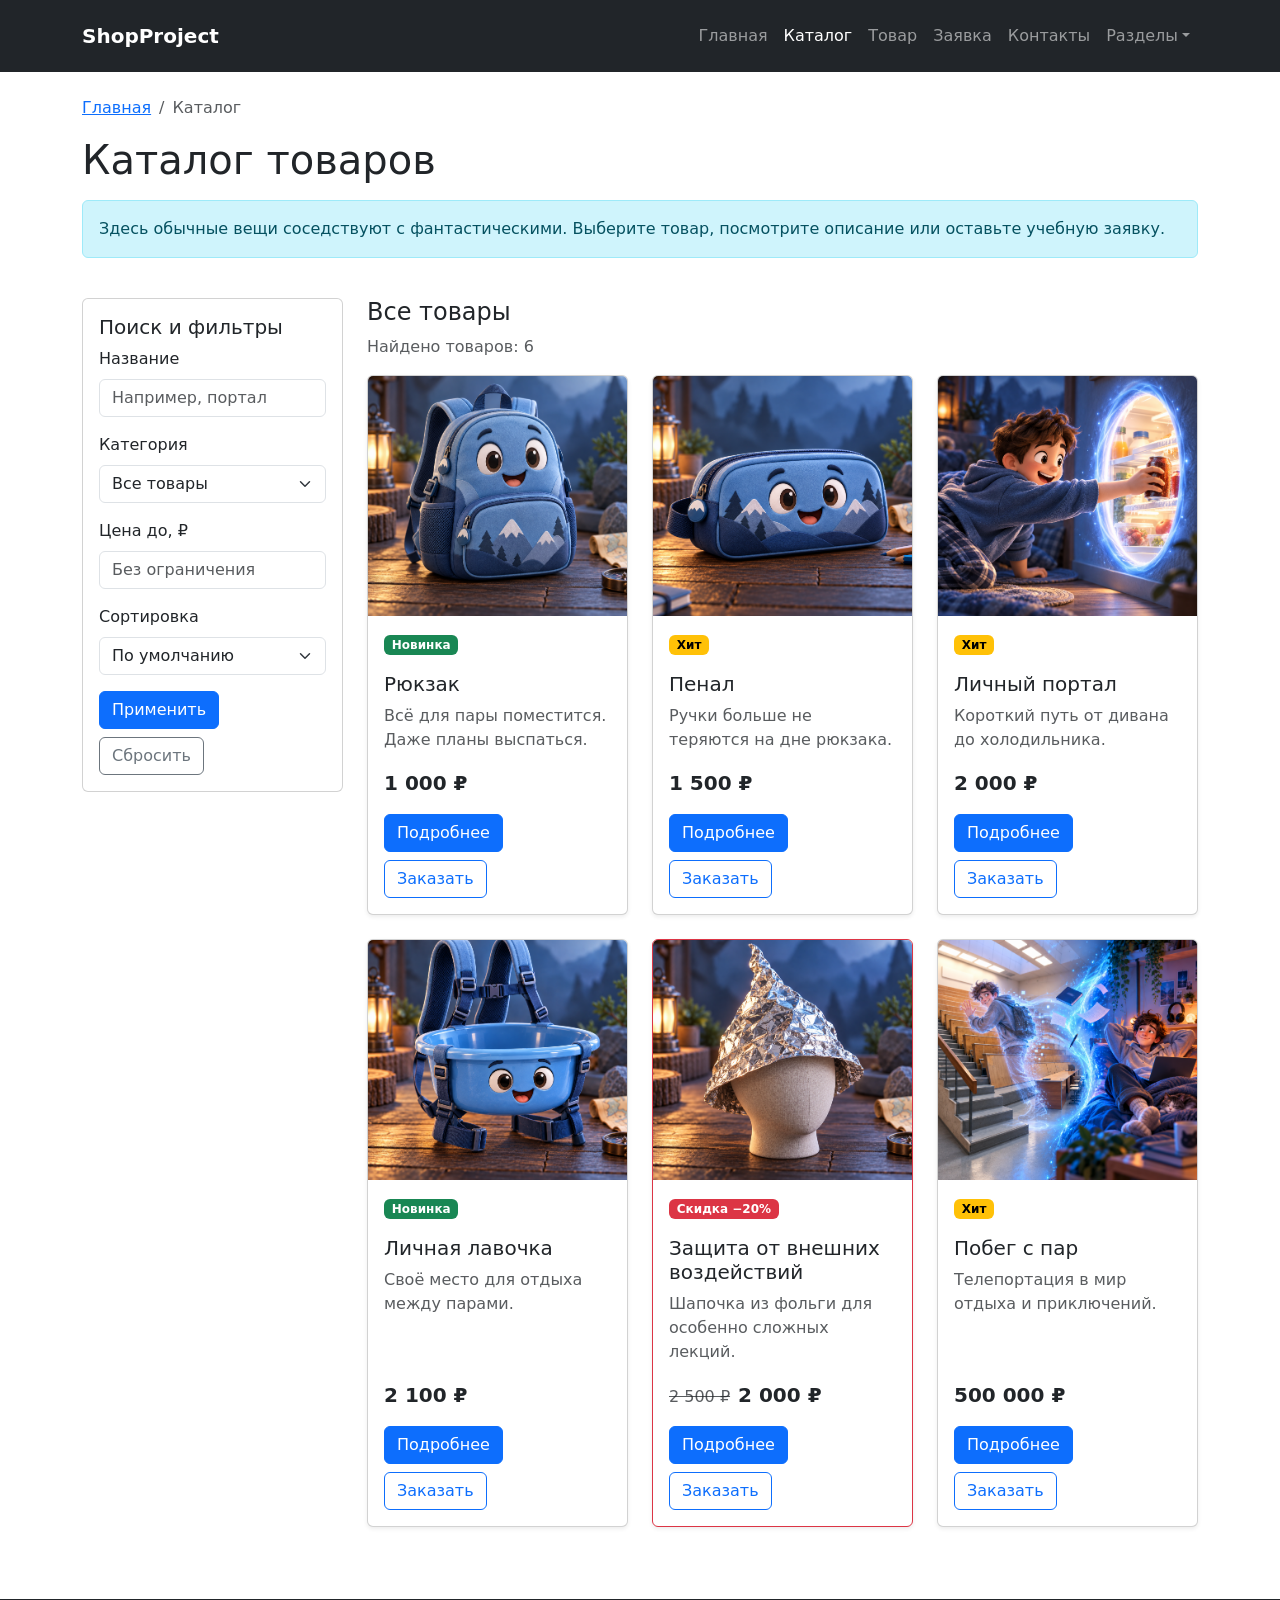
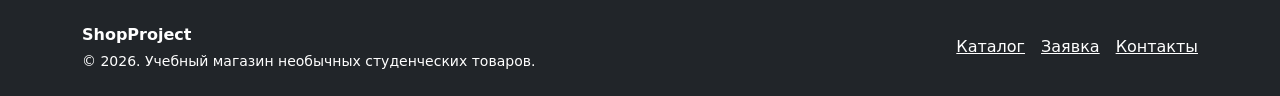
==== catalog.html @ 0bea6bb7 "feat: complete Bootstrap shop pages and order flow" ====
<!DOCTYPE html>
<html lang="ru">
<head>
  <meta charset="UTF-8">
  <meta name="viewport" content="width=device-width, initial-scale=1.0">
  <meta name="description" content="Шесть товаров ShopProject: каталог с поиском, категориями, ценой и быстрым заказом.">
  <title>Каталог товаров — ShopProject</title>
  <link rel="stylesheet" href="vendor/bootstrap/css/bootstrap.min.css">
  <link rel="stylesheet" href="css/custom.css">
  <script src="vendor/bootstrap/js/bootstrap.bundle.min.js" defer></script>
  <script src="js/products.js" defer></script>
  <script src="js/main.js" defer></script>
</head>
<body class="d-flex flex-column min-vh-100">
<a class="visually-hidden-focusable position-absolute top-0 start-0 bg-white p-3 z-3" href="#main">Перейти к содержимому</a>
<header><nav class="navbar navbar-expand-lg bg-dark navbar-dark py-3" aria-label="Основная навигация">
  <div class="container">
    <a class="navbar-brand fw-bold" href="index.html">ShopProject</a>
    <button class="navbar-toggler" type="button" data-bs-toggle="collapse" data-bs-target="#mainNavbar" aria-controls="mainNavbar" aria-expanded="false" aria-label="Открыть меню"><span class="navbar-toggler-icon"></span></button>
    <div class="collapse navbar-collapse" id="mainNavbar"><ul class="navbar-nav ms-auto"><li class="nav-item"><a class="nav-link"  href="index.html">Главная</a></li><li class="nav-item"><a class="nav-link active" aria-current="page" href="catalog.html">Каталог</a></li><li class="nav-item"><a class="nav-link"  href="product.html">Товар</a></li><li class="nav-item"><a class="nav-link"  href="order.html">Заявка</a></li><li class="nav-item"><a class="nav-link"  href="contacts.html">Контакты</a></li>
      <li class="nav-item dropdown"><button class="nav-link dropdown-toggle" type="button" data-bs-toggle="dropdown" aria-expanded="false">Разделы</button><ul class="dropdown-menu dropdown-menu-end"><li><a class="dropdown-item" href="index.html#advantages">Преимущества</a></li><li><a class="dropdown-item" href="index.html#popular">Популярные товары</a></li><li><a class="dropdown-item" href="contacts.html#faq">Частые вопросы</a></li></ul></li>
    </ul></div>
  </div>
</nav></header>
<main id="main" class="flex-grow-1" tabindex="-1">
 <div class="container"><div class="alert alert-success mt-4" id="success-message" role="status" tabindex="-1" hidden></div></div>
 <div class="container my-4"><nav aria-label="Хлебные крошки"><ol class="breadcrumb"><li class="breadcrumb-item"><a href="index.html">Главная</a></li><li class="breadcrumb-item active" aria-current="page" >Каталог</li></ol></nav><h1 class="mb-3">Каталог товаров</h1><div class="alert alert-info" role="alert">Здесь обычные вещи соседствуют с фантастическими. Выберите товар, посмотрите описание или оставьте учебную заявку.</div>
<div class="row g-4 mt-1"><aside class="col-12 col-lg-3"><div class="card"><div class="card-body"><h2 class="h5">Поиск и фильтры</h2><form id="catalog-filters"><div class="mb-3"><label class="form-label" for="search">Название</label><input class="form-control" id="search" name="search" type="search" placeholder="Например, портал"></div><div class="mb-3"><label class="form-label" for="category">Категория</label><select class="form-select" id="category" name="category"><option value="all">Все товары</option><option value="everyday">На каждый день</option><option value="unusual">Необычные решения</option></select></div><div class="mb-3"><label class="form-label" for="max-price">Цена до, ₽</label><input class="form-control" id="max-price" name="maxPrice" type="number" min="0" step="1" placeholder="Без ограничения"></div><div class="mb-3"><label class="form-label" for="sort">Сортировка</label><select class="form-select" id="sort" name="sort"><option value="default">По умолчанию</option><option value="asc">Сначала дешевле</option><option value="desc">Сначала дороже</option></select></div><div class="d-flex flex-wrap gap-2"><button class="btn btn-primary" type="submit">Применить</button><button class="btn btn-outline-secondary" type="reset">Сбросить</button></div></form></div></div></aside>
<section class="col-12 col-lg-9" aria-labelledby="catalog-heading"><h2 class="h4" id="catalog-heading">Все товары</h2><p class="text-body-secondary" id="catalog-count" role="status">Найдено товаров: 6</p><div class="row g-4" id="catalog-grid"><div class="col-12 col-md-6 col-lg-4" data-catalog-item data-name="рюкзак" data-category="everyday" data-price="1000"><article class="card h-100 shadow-sm ">
 <img class="card-img-top product-image" src="images/backpack.png" width="640" height="640" alt="Студенческий рюкзак" loading="lazy">
 <div class="card-body d-flex flex-column"><div class="mb-3"><span class="badge text-bg-success">Новинка</span></div><h3 class="card-title h5">Рюкзак</h3><p class="card-text text-body-secondary">Всё для пары поместится. Даже планы выспаться.</p><p class="fw-bold fs-5 mt-auto">1 000 ₽</p><div class="d-flex flex-wrap gap-2"><a class="btn btn-primary" href="product.html?product=backpack">Подробнее</a><button class="btn btn-outline-primary" type="button" data-bs-toggle="modal" data-bs-target="#orderModal" data-product="backpack">Заказать</button></div></div></article></div><div class="col-12 col-md-6 col-lg-4" data-catalog-item data-name="пенал" data-category="everyday" data-price="1500"><article class="card h-100 shadow-sm ">
 <img class="card-img-top product-image" src="images/pencil-case.png" width="640" height="640" alt="Пенал для письменных принадлежностей" loading="lazy">
 <div class="card-body d-flex flex-column"><div class="mb-3"><span class="badge text-bg-warning">Хит</span></div><h3 class="card-title h5">Пенал</h3><p class="card-text text-body-secondary">Ручки больше не теряются на дне рюкзака.</p><p class="fw-bold fs-5 mt-auto">1 500 ₽</p><div class="d-flex flex-wrap gap-2"><a class="btn btn-primary" href="product.html?product=pencil-case">Подробнее</a><button class="btn btn-outline-primary" type="button" data-bs-toggle="modal" data-bs-target="#orderModal" data-product="pencil-case">Заказать</button></div></div></article></div><div class="col-12 col-md-6 col-lg-4" data-catalog-item data-name="личный портал" data-category="unusual" data-price="2000"><article class="card h-100 shadow-sm ">
 <img class="card-img-top product-image" src="images/portal.png" width="640" height="640" alt="Студент достаёт напиток из холодильника через синий портал" loading="lazy">
 <div class="card-body d-flex flex-column"><div class="mb-3"><span class="badge text-bg-warning">Хит</span></div><h3 class="card-title h5">Личный портал</h3><p class="card-text text-body-secondary">Короткий путь от дивана до холодильника.</p><p class="fw-bold fs-5 mt-auto">2 000 ₽</p><div class="d-flex flex-wrap gap-2"><a class="btn btn-primary" href="product.html?product=portal">Подробнее</a><button class="btn btn-outline-primary" type="button" data-bs-toggle="modal" data-bs-target="#orderModal" data-product="portal">Заказать</button></div></div></article></div><div class="col-12 col-md-6 col-lg-4" data-catalog-item data-name="личная лавочка" data-category="everyday" data-price="2100"><article class="card h-100 shadow-sm ">
 <img class="card-img-top product-image" src="images/personal-bench.png" width="640" height="640" alt="Личная лавочка для отдыха" loading="lazy">
 <div class="card-body d-flex flex-column"><div class="mb-3"><span class="badge text-bg-success">Новинка</span></div><h3 class="card-title h5">Личная лавочка</h3><p class="card-text text-body-secondary">Своё место для отдыха между парами.</p><p class="fw-bold fs-5 mt-auto">2 100 ₽</p><div class="d-flex flex-wrap gap-2"><a class="btn btn-primary" href="product.html?product=personal-bench">Подробнее</a><button class="btn btn-outline-primary" type="button" data-bs-toggle="modal" data-bs-target="#orderModal" data-product="personal-bench">Заказать</button></div></div></article></div><div class="col-12 col-md-6 col-lg-4" data-catalog-item data-name="защита от внешних воздействий" data-category="unusual" data-price="2000"><article class="card h-100 shadow-sm border-danger">
 <img class="card-img-top product-image" src="images/aluminum-cap.png" width="640" height="640" alt="Шапочка из алюминиевой фольги" loading="lazy">
 <div class="card-body d-flex flex-column"><div class="mb-3"><span class="badge text-bg-danger">Скидка −20%</span></div><h3 class="card-title h5">Защита от внешних воздействий</h3><p class="card-text text-body-secondary">Шапочка из фольги для особенно сложных лекций.</p><p class="fw-bold fs-5 mt-auto"><del class="text-body-secondary fw-normal fs-6 me-2">2 500 ₽</del>2 000 ₽</p><div class="d-flex flex-wrap gap-2"><a class="btn btn-primary" href="product.html?product=aluminum-cap">Подробнее</a><button class="btn btn-outline-primary" type="button" data-bs-toggle="modal" data-bs-target="#orderModal" data-product="aluminum-cap">Заказать</button></div></div></article></div><div class="col-12 col-md-6 col-lg-4" data-catalog-item data-name="побег с пар" data-category="unusual" data-price="500000"><article class="card h-100 shadow-sm ">
 <img class="card-img-top product-image" src="images/leave.png" width="640" height="640" alt="Иллюстрация побега студента с пары" loading="lazy">
 <div class="card-body d-flex flex-column"><div class="mb-3"><span class="badge text-bg-warning">Хит</span></div><h3 class="card-title h5">Побег с пар</h3><p class="card-text text-body-secondary">Телепортация в мир отдыха и приключений.</p><p class="fw-bold fs-5 mt-auto">500 000 ₽</p><div class="d-flex flex-wrap gap-2"><a class="btn btn-primary" href="product.html?product=leave">Подробнее</a><button class="btn btn-outline-primary" type="button" data-bs-toggle="modal" data-bs-target="#orderModal" data-product="leave">Заказать</button></div></div></article></div></div><p class="alert alert-warning mt-3" id="catalog-empty" hidden>По вашим условиям ничего не найдено. Измените или сбросьте фильтры.</p></section></div></div>
</main>
<footer class="bg-dark text-white py-4 mt-5"><div class="container"><div class="row g-3 align-items-center"><div class="col-12 col-md-7"><p class="fw-bold mb-1">ShopProject</p><p class="small mb-0">© 2026. Учебный магазин необычных студенческих товаров.</p></div><div class="col-12 col-md-5 text-md-end"><a class="text-white me-3" href="catalog.html">Каталог</a><a class="text-white me-3" href="order.html">Заявка</a><a class="text-white" href="contacts.html">Контакты</a></div></div></div></footer>
<div class="modal fade" id="orderModal" tabindex="-1" aria-labelledby="orderModalLabel" aria-hidden="true"><div class="modal-dialog modal-dialog-centered modal-dialog-scrollable"><div class="modal-content"><div class="modal-header"><h2 class="modal-title fs-5" id="orderModalLabel">Быстрая заявка</h2><button class="btn-close" type="button" data-bs-dismiss="modal" aria-label="Закрыть"></button></div><div class="modal-body"><p class="text-body-secondary">Учебная форма: данные никуда не отправляются.</p><form id="quick-form" class="demo-form" data-kind="order">
 <p class="small text-body-secondary">Поля со звёздочкой обязательны.</p><div class="row g-3">
 <div class="col-12"><label class="form-label" for="quick-product">Товар *</label><select class="form-select" id="quick-product" name="product" required><option value="">Выберите товар</option><option value="backpack">Рюкзак — 1 000 ₽</option><option value="pencil-case">Пенал — 1 500 ₽</option><option value="portal">Личный портал — 2 000 ₽</option><option value="personal-bench">Личная лавочка — 2 100 ₽</option><option value="aluminum-cap">Защита от внешних воздействий — 2 000 ₽</option><option value="leave">Побег с пар — 500 000 ₽</option></select></div><div class="col-12 col-md-6"><label class="form-label" for="quick-name">Имя *</label><input class="form-control" id="quick-name" name="name" type="text" autocomplete="name" minlength="2" maxlength="80" required></div>
 <div class="col-12 col-md-6"><label class="form-label" for="quick-phone">Телефон *</label><div class="input-group"><span class="input-group-text" id="quick-prefix">+7</span><input class="form-control" id="quick-phone" name="phone" type="tel" inputmode="numeric" autocomplete="tel-national" pattern="[0-9]{10}" maxlength="10" placeholder="9000000000" aria-describedby="quick-prefix quick-phone-help" required></div><div class="form-text" id="quick-phone-help">10 цифр без +7, пробелов и скобок.</div></div>
 <div class="col-12"><div class="form-check"><input class="form-check-input" id="quick-agree" name="agreement" type="checkbox" required><label class="form-check-label" for="quick-agree">Я согласен на обработку данных *</label></div></div>
 <div class="col-12 d-flex flex-wrap gap-2"><button class="btn btn-primary" type="submit">Отправить заявку</button><button class="btn btn-outline-secondary" type="button" data-bs-dismiss="modal">Закрыть</button></div></div>
 </form></div></div></div></div>
<noscript><p class="container alert alert-warning my-3">Для фильтров, выбора товара, меню и отправки учебной заявки включите JavaScript.</p></noscript>
</body>
</html>
---- css/custom.css ----
/* Bootstrap отвечает за сетку, отступы и компоненты. Здесь — только детали проекта. */
:root {
  --shop-image-bg: #f1f4f8;
  --shop-focus: #9b1f87;
}

.product-image {
  height: 240px;
  object-fit: cover;
  background: var(--shop-image-bg);
}

.hero-image {
  width: 100%;
  max-height: 420px;
  object-fit: cover;
}

.detail-image {
  width: 100%;
  max-height: 520px;
  object-fit: contain;
  background: var(--shop-image-bg);
}

:where(a, button, input, select, textarea):focus-visible {
  outline: 3px solid var(--shop-focus);
  outline-offset: 3px;
}

section[id] {
  scroll-margin-top: 1rem;
}
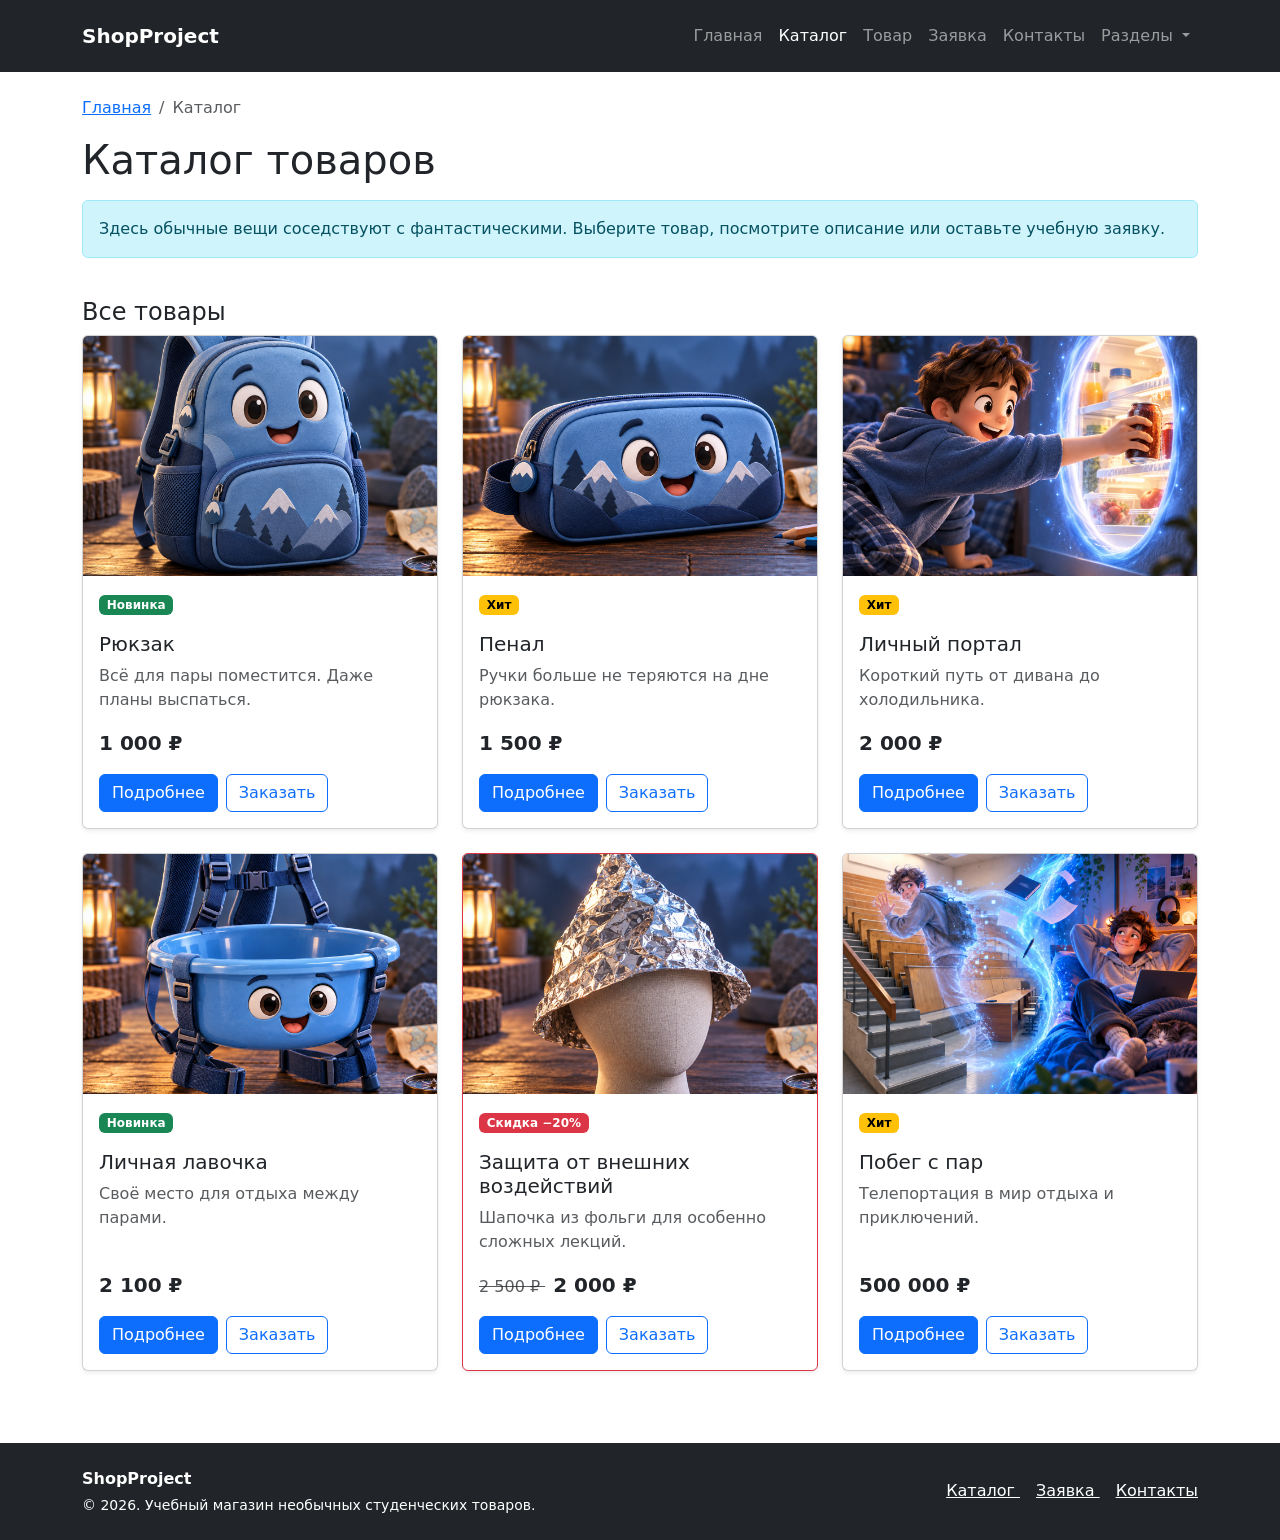
==== commit 797c6aab: "fix: use static product page and basic forms as in KR1" ====
--- a/catalog.html
+++ b/catalog.html
@@ -1,53 +1,416 @@
 <!DOCTYPE html>
 <html lang="ru">
-<head>
-  <meta charset="UTF-8">
-  <meta name="viewport" content="width=device-width, initial-scale=1.0">
-  <meta name="description" content="Шесть товаров ShopProject: каталог с поиском, категориями, ценой и быстрым заказом.">
-  <title>Каталог товаров — ShopProject</title>
-  <link rel="stylesheet" href="vendor/bootstrap/css/bootstrap.min.css">
-  <link rel="stylesheet" href="css/custom.css">
-  <script src="vendor/bootstrap/js/bootstrap.bundle.min.js" defer></script>
-  <script src="js/products.js" defer></script>
-  <script src="js/main.js" defer></script>
-</head>
-<body class="d-flex flex-column min-vh-100">
-<a class="visually-hidden-focusable position-absolute top-0 start-0 bg-white p-3 z-3" href="#main">Перейти к содержимому</a>
-<header><nav class="navbar navbar-expand-lg bg-dark navbar-dark py-3" aria-label="Основная навигация">
-  <div class="container">
-    <a class="navbar-brand fw-bold" href="index.html">ShopProject</a>
-    <button class="navbar-toggler" type="button" data-bs-toggle="collapse" data-bs-target="#mainNavbar" aria-controls="mainNavbar" aria-expanded="false" aria-label="Открыть меню"><span class="navbar-toggler-icon"></span></button>
-    <div class="collapse navbar-collapse" id="mainNavbar"><ul class="navbar-nav ms-auto"><li class="nav-item"><a class="nav-link"  href="index.html">Главная</a></li><li class="nav-item"><a class="nav-link active" aria-current="page" href="catalog.html">Каталог</a></li><li class="nav-item"><a class="nav-link"  href="product.html">Товар</a></li><li class="nav-item"><a class="nav-link"  href="order.html">Заявка</a></li><li class="nav-item"><a class="nav-link"  href="contacts.html">Контакты</a></li>
-      <li class="nav-item dropdown"><button class="nav-link dropdown-toggle" type="button" data-bs-toggle="dropdown" aria-expanded="false">Разделы</button><ul class="dropdown-menu dropdown-menu-end"><li><a class="dropdown-item" href="index.html#advantages">Преимущества</a></li><li><a class="dropdown-item" href="index.html#popular">Популярные товары</a></li><li><a class="dropdown-item" href="contacts.html#faq">Частые вопросы</a></li></ul></li>
-    </ul></div>
+ <head>
+  <meta charset="utf-8"/>
+  <meta content="width=device-width, initial-scale=1.0" name="viewport"/>
+  <meta content="Шесть товаров ShopProject: каталог с поиском, категориями, ценой и быстрым заказом." name="description"/>
+  <title>
+   Каталог товаров — ShopProject
+  </title>
+  <link href="vendor/bootstrap/css/bootstrap.min.css" rel="stylesheet"/>
+  <link href="css/custom.css" rel="stylesheet"/>
+  <script defer="" src="vendor/bootstrap/js/bootstrap.bundle.min.js">
+  </script>
+  <script defer="" src="js/main.js">
+  </script>
+ </head>
+ <body class="d-flex flex-column min-vh-100">
+  <a class="visually-hidden-focusable position-absolute top-0 start-0 bg-white p-3 z-3" href="#main">
+   Перейти к содержимому
+  </a>
+  <header>
+   <nav aria-label="Основная навигация" class="navbar navbar-expand-lg bg-dark navbar-dark py-3">
+    <div class="container">
+     <a class="navbar-brand fw-bold" href="index.html">
+      ShopProject
+     </a>
+     <button aria-controls="mainNavbar" aria-expanded="false" aria-label="Открыть меню" class="navbar-toggler" data-bs-target="#mainNavbar" data-bs-toggle="collapse" type="button">
+      <span class="navbar-toggler-icon">
+      </span>
+     </button>
+     <div class="collapse navbar-collapse" id="mainNavbar">
+      <ul class="navbar-nav ms-auto">
+       <li class="nav-item">
+        <a class="nav-link" href="index.html">
+         Главная
+        </a>
+       </li>
+       <li class="nav-item">
+        <a aria-current="page" class="nav-link active" href="catalog.html">
+         Каталог
+        </a>
+       </li>
+       <li class="nav-item">
+        <a class="nav-link" href="product.html">
+         Товар
+        </a>
+       </li>
+       <li class="nav-item">
+        <a class="nav-link" href="order.html">
+         Заявка
+        </a>
+       </li>
+       <li class="nav-item">
+        <a class="nav-link" href="contacts.html">
+         Контакты
+        </a>
+       </li>
+       <li class="nav-item dropdown">
+        <button aria-expanded="false" class="nav-link dropdown-toggle" data-bs-toggle="dropdown" type="button">
+         Разделы
+        </button>
+        <ul class="dropdown-menu dropdown-menu-end">
+         <li>
+          <a class="dropdown-item" href="index.html#advantages">
+           Преимущества
+          </a>
+         </li>
+         <li>
+          <a class="dropdown-item" href="index.html#popular">
+           Популярные товары
+          </a>
+         </li>
+         <li>
+          <a class="dropdown-item" href="contacts.html#faq">
+           Частые вопросы
+          </a>
+         </li>
+        </ul>
+       </li>
+      </ul>
+     </div>
+    </div>
+   </nav>
+  </header>
+  <main class="flex-grow-1" id="main" tabindex="-1">
+   <div class="container my-4">
+    <nav aria-label="Хлебные крошки">
+     <ol class="breadcrumb">
+      <li class="breadcrumb-item">
+       <a href="index.html">
+        Главная
+       </a>
+      </li>
+      <li aria-current="page" class="breadcrumb-item active">
+       Каталог
+      </li>
+     </ol>
+    </nav>
+    <h1 class="mb-3">
+     Каталог товаров
+    </h1>
+    <div class="alert alert-info" role="alert">
+     Здесь обычные вещи соседствуют с фантастическими. Выберите товар, посмотрите описание или оставьте учебную заявку.
+    </div>
+    <div class="row g-4 mt-1">
+     <section aria-labelledby="catalog-heading" class="col-12">
+      <h2 class="h4" id="catalog-heading">
+       Все товары
+      </h2>
+      <div class="row g-4" id="catalog-grid">
+       <div class="col-12 col-md-6 col-lg-4">
+        <article class="card h-100 shadow-sm">
+         <img alt="Студенческий рюкзак" class="card-img-top product-image" height="640" loading="lazy" src="images/backpack.png" width="640"/>
+         <div class="card-body d-flex flex-column">
+          <div class="mb-3">
+           <span class="badge text-bg-success">
+            Новинка
+           </span>
+          </div>
+          <h3 class="card-title h5">
+           Рюкзак
+          </h3>
+          <p class="card-text text-body-secondary">
+           Всё для пары поместится. Даже планы выспаться.
+          </p>
+          <p class="fw-bold fs-5 mt-auto">
+           1 000 ₽
+          </p>
+          <div class="d-flex flex-wrap gap-2">
+           <a class="btn btn-primary" href="product.html">
+            Подробнее
+           </a>
+           <button class="btn btn-outline-primary" data-bs-target="#orderModal" data-bs-toggle="modal" type="button">
+            Заказать
+           </button>
+          </div>
+         </div>
+        </article>
+       </div>
+       <div class="col-12 col-md-6 col-lg-4">
+        <article class="card h-100 shadow-sm">
+         <img alt="Пенал для письменных принадлежностей" class="card-img-top product-image" height="640" loading="lazy" src="images/pencil-case.png" width="640"/>
+         <div class="card-body d-flex flex-column">
+          <div class="mb-3">
+           <span class="badge text-bg-warning">
+            Хит
+           </span>
+          </div>
+          <h3 class="card-title h5">
+           Пенал
+          </h3>
+          <p class="card-text text-body-secondary">
+           Ручки больше не теряются на дне рюкзака.
+          </p>
+          <p class="fw-bold fs-5 mt-auto">
+           1 500 ₽
+          </p>
+          <div class="d-flex flex-wrap gap-2">
+           <a class="btn btn-primary" href="product.html">
+            Подробнее
+           </a>
+           <button class="btn btn-outline-primary" data-bs-target="#orderModal" data-bs-toggle="modal" type="button">
+            Заказать
+           </button>
+          </div>
+         </div>
+        </article>
+       </div>
+       <div class="col-12 col-md-6 col-lg-4">
+        <article class="card h-100 shadow-sm">
+         <img alt="Студент достаёт напиток из холодильника через синий портал" class="card-img-top product-image" height="640" loading="lazy" src="images/portal.png" width="640"/>
+         <div class="card-body d-flex flex-column">
+          <div class="mb-3">
+           <span class="badge text-bg-warning">
+            Хит
+           </span>
+          </div>
+          <h3 class="card-title h5">
+           Личный портал
+          </h3>
+          <p class="card-text text-body-secondary">
+           Короткий путь от дивана до холодильника.
+          </p>
+          <p class="fw-bold fs-5 mt-auto">
+           2 000 ₽
+          </p>
+          <div class="d-flex flex-wrap gap-2">
+           <a class="btn btn-primary" href="product.html">
+            Подробнее
+           </a>
+           <button class="btn btn-outline-primary" data-bs-target="#orderModal" data-bs-toggle="modal" type="button">
+            Заказать
+           </button>
+          </div>
+         </div>
+        </article>
+       </div>
+       <div class="col-12 col-md-6 col-lg-4">
+        <article class="card h-100 shadow-sm">
+         <img alt="Личная лавочка для отдыха" class="card-img-top product-image" height="640" loading="lazy" src="images/personal-bench.png" width="640"/>
+         <div class="card-body d-flex flex-column">
+          <div class="mb-3">
+           <span class="badge text-bg-success">
+            Новинка
+           </span>
+          </div>
+          <h3 class="card-title h5">
+           Личная лавочка
+          </h3>
+          <p class="card-text text-body-secondary">
+           Своё место для отдыха между парами.
+          </p>
+          <p class="fw-bold fs-5 mt-auto">
+           2 100 ₽
+          </p>
+          <div class="d-flex flex-wrap gap-2">
+           <a class="btn btn-primary" href="product.html">
+            Подробнее
+           </a>
+           <button class="btn btn-outline-primary" data-bs-target="#orderModal" data-bs-toggle="modal" type="button">
+            Заказать
+           </button>
+          </div>
+         </div>
+        </article>
+       </div>
+       <div class="col-12 col-md-6 col-lg-4">
+        <article class="card h-100 shadow-sm border-danger">
+         <img alt="Шапочка из алюминиевой фольги" class="card-img-top product-image" height="640" loading="lazy" src="images/aluminum-cap.png" width="640"/>
+         <div class="card-body d-flex flex-column">
+          <div class="mb-3">
+           <span class="badge text-bg-danger">
+            Скидка −20%
+           </span>
+          </div>
+          <h3 class="card-title h5">
+           Защита от внешних воздействий
+          </h3>
+          <p class="card-text text-body-secondary">
+           Шапочка из фольги для особенно сложных лекций.
+          </p>
+          <p class="fw-bold fs-5 mt-auto">
+           <del class="text-body-secondary fw-normal fs-6 me-2">
+            2 500 ₽
+           </del>
+           2 000 ₽
+          </p>
+          <div class="d-flex flex-wrap gap-2">
+           <a class="btn btn-primary" href="product.html">
+            Подробнее
+           </a>
+           <button class="btn btn-outline-primary" data-bs-target="#orderModal" data-bs-toggle="modal" type="button">
+            Заказать
+           </button>
+          </div>
+         </div>
+        </article>
+       </div>
+       <div class="col-12 col-md-6 col-lg-4">
+        <article class="card h-100 shadow-sm">
+         <img alt="Иллюстрация побега студента с пары" class="card-img-top product-image" height="640" loading="lazy" src="images/leave.png" width="640"/>
+         <div class="card-body d-flex flex-column">
+          <div class="mb-3">
+           <span class="badge text-bg-warning">
+            Хит
+           </span>
+          </div>
+          <h3 class="card-title h5">
+           Побег с пар
+          </h3>
+          <p class="card-text text-body-secondary">
+           Телепортация в мир отдыха и приключений.
+          </p>
+          <p class="fw-bold fs-5 mt-auto">
+           500 000 ₽
+          </p>
+          <div class="d-flex flex-wrap gap-2">
+           <a class="btn btn-primary" href="product.html">
+            Подробнее
+           </a>
+           <button class="btn btn-outline-primary" data-bs-target="#orderModal" data-bs-toggle="modal" type="button">
+            Заказать
+           </button>
+          </div>
+         </div>
+        </article>
+       </div>
+      </div>
+     </section>
+    </div>
+   </div>
+  </main>
+  <footer class="bg-dark text-white py-4 mt-5">
+   <div class="container">
+    <div class="row g-3 align-items-center">
+     <div class="col-12 col-md-7">
+      <p class="fw-bold mb-1">
+       ShopProject
+      </p>
+      <p class="small mb-0">
+       © 2026. Учебный магазин необычных студенческих товаров.
+      </p>
+     </div>
+     <div class="col-12 col-md-5 text-md-end">
+      <a class="text-white me-3" href="catalog.html">
+       Каталог
+      </a>
+      <a class="text-white me-3" href="order.html">
+       Заявка
+      </a>
+      <a class="text-white" href="contacts.html">
+       Контакты
+      </a>
+     </div>
+    </div>
+   </div>
+  </footer>
+  <div aria-hidden="true" aria-labelledby="orderModalLabel" class="modal fade" id="orderModal" tabindex="-1">
+   <div class="modal-dialog modal-dialog-centered modal-dialog-scrollable">
+    <div class="modal-content">
+     <div class="modal-header">
+      <h2 class="modal-title fs-5" id="orderModalLabel">
+       Быстрая заявка
+      </h2>
+      <button aria-label="Закрыть" class="btn-close" data-bs-dismiss="modal" type="button">
+      </button>
+     </div>
+     <div class="modal-body">
+      <p class="text-body-secondary">
+       Учебная форма: данные никуда не отправляются.
+      </p>
+      <form class="demo-form" id="quick-form">
+       <p class="small text-body-secondary">
+        Поля со звёздочкой обязательны.
+       </p>
+       <div class="row g-3">
+        <div class="col-12">
+         <label class="form-label" for="quick-product">
+          Товар *
+         </label>
+         <select class="form-select" id="quick-product" name="product" required="">
+          <option value="">
+           Выберите товар
+          </option>
+          <option value="backpack">
+           Рюкзак — 1 000 ₽
+          </option>
+          <option value="pencil-case">
+           Пенал — 1 500 ₽
+          </option>
+          <option value="portal">
+           Личный портал — 2 000 ₽
+          </option>
+          <option value="personal-bench">
+           Личная лавочка — 2 100 ₽
+          </option>
+          <option value="aluminum-cap">
+           Защита от внешних воздействий — 2 000 ₽
+          </option>
+          <option value="leave">
+           Побег с пар — 500 000 ₽
+          </option>
+         </select>
+        </div>
+        <div class="col-12 col-md-6">
+         <label class="form-label" for="quick-name">
+          Имя *
+         </label>
+         <input autocomplete="name" class="form-control" id="quick-name" maxlength="80" minlength="2" name="name" required="" type="text"/>
+        </div>
+        <div class="col-12 col-md-6">
+         <label class="form-label" for="quick-phone">
+          Телефон *
+         </label>
+         <div class="input-group">
+          <span class="input-group-text" id="quick-prefix">
+           +7
+          </span>
+          <input aria-describedby="quick-prefix quick-phone-help" autocomplete="tel-national" class="form-control" id="quick-phone" inputmode="numeric" maxlength="10" name="phone" pattern="[0-9]{10}" placeholder="9000000000" required="" type="tel"/>
+         </div>
+         <div class="form-text" id="quick-phone-help">
+          10 цифр без +7, пробелов и скобок.
+         </div>
+        </div>
+        <div class="col-12">
+         <div class="form-check">
+          <input class="form-check-input" id="quick-agree" name="agreement" required="" type="checkbox"/>
+          <label class="form-check-label" for="quick-agree">
+           Я согласен на обработку данных *
+          </label>
+         </div>
+        </div>
+        <div class="col-12 d-flex flex-wrap gap-2">
+         <button class="btn btn-primary" type="submit">
+          Отправить заявку
+         </button>
+         <button class="btn btn-outline-secondary" data-bs-dismiss="modal" type="button">
+          Закрыть
+         </button>
+        </div>
+       </div>
+       <p class="alert alert-success mt-3 mb-0" hidden="" role="status" tabindex="-1">
+        Форма успешно заполнена! Это учебный проект: данные никуда не отправляются.
+       </p>
+      </form>
+     </div>
+    </div>
+   </div>
   </div>
-</nav></header>
-<main id="main" class="flex-grow-1" tabindex="-1">
- <div class="container"><div class="alert alert-success mt-4" id="success-message" role="status" tabindex="-1" hidden></div></div>
- <div class="container my-4"><nav aria-label="Хлебные крошки"><ol class="breadcrumb"><li class="breadcrumb-item"><a href="index.html">Главная</a></li><li class="breadcrumb-item active" aria-current="page" >Каталог</li></ol></nav><h1 class="mb-3">Каталог товаров</h1><div class="alert alert-info" role="alert">Здесь обычные вещи соседствуют с фантастическими. Выберите товар, посмотрите описание или оставьте учебную заявку.</div>
-<div class="row g-4 mt-1"><aside class="col-12 col-lg-3"><div class="card"><div class="card-body"><h2 class="h5">Поиск и фильтры</h2><form id="catalog-filters"><div class="mb-3"><label class="form-label" for="search">Название</label><input class="form-control" id="search" name="search" type="search" placeholder="Например, портал"></div><div class="mb-3"><label class="form-label" for="category">Категория</label><select class="form-select" id="category" name="category"><option value="all">Все товары</option><option value="everyday">На каждый день</option><option value="unusual">Необычные решения</option></select></div><div class="mb-3"><label class="form-label" for="max-price">Цена до, ₽</label><input class="form-control" id="max-price" name="maxPrice" type="number" min="0" step="1" placeholder="Без ограничения"></div><div class="mb-3"><label class="form-label" for="sort">Сортировка</label><select class="form-select" id="sort" name="sort"><option value="default">По умолчанию</option><option value="asc">Сначала дешевле</option><option value="desc">Сначала дороже</option></select></div><div class="d-flex flex-wrap gap-2"><button class="btn btn-primary" type="submit">Применить</button><button class="btn btn-outline-secondary" type="reset">Сбросить</button></div></form></div></div></aside>
-<section class="col-12 col-lg-9" aria-labelledby="catalog-heading"><h2 class="h4" id="catalog-heading">Все товары</h2><p class="text-body-secondary" id="catalog-count" role="status">Найдено товаров: 6</p><div class="row g-4" id="catalog-grid"><div class="col-12 col-md-6 col-lg-4" data-catalog-item data-name="рюкзак" data-category="everyday" data-price="1000"><article class="card h-100 shadow-sm ">
- <img class="card-img-top product-image" src="images/backpack.png" width="640" height="640" alt="Студенческий рюкзак" loading="lazy">
- <div class="card-body d-flex flex-column"><div class="mb-3"><span class="badge text-bg-success">Новинка</span></div><h3 class="card-title h5">Рюкзак</h3><p class="card-text text-body-secondary">Всё для пары поместится. Даже планы выспаться.</p><p class="fw-bold fs-5 mt-auto">1 000 ₽</p><div class="d-flex flex-wrap gap-2"><a class="btn btn-primary" href="product.html?product=backpack">Подробнее</a><button class="btn btn-outline-primary" type="button" data-bs-toggle="modal" data-bs-target="#orderModal" data-product="backpack">Заказать</button></div></div></article></div><div class="col-12 col-md-6 col-lg-4" data-catalog-item data-name="пенал" data-category="everyday" data-price="1500"><article class="card h-100 shadow-sm ">
- <img class="card-img-top product-image" src="images/pencil-case.png" width="640" height="640" alt="Пенал для письменных принадлежностей" loading="lazy">
- <div class="card-body d-flex flex-column"><div class="mb-3"><span class="badge text-bg-warning">Хит</span></div><h3 class="card-title h5">Пенал</h3><p class="card-text text-body-secondary">Ручки больше не теряются на дне рюкзака.</p><p class="fw-bold fs-5 mt-auto">1 500 ₽</p><div class="d-flex flex-wrap gap-2"><a class="btn btn-primary" href="product.html?product=pencil-case">Подробнее</a><button class="btn btn-outline-primary" type="button" data-bs-toggle="modal" data-bs-target="#orderModal" data-product="pencil-case">Заказать</button></div></div></article></div><div class="col-12 col-md-6 col-lg-4" data-catalog-item data-name="личный портал" data-category="unusual" data-price="2000"><article class="card h-100 shadow-sm ">
- <img class="card-img-top product-image" src="images/portal.png" width="640" height="640" alt="Студент достаёт напиток из холодильника через синий портал" loading="lazy">
- <div class="card-body d-flex flex-column"><div class="mb-3"><span class="badge text-bg-warning">Хит</span></div><h3 class="card-title h5">Личный портал</h3><p class="card-text text-body-secondary">Короткий путь от дивана до холодильника.</p><p class="fw-bold fs-5 mt-auto">2 000 ₽</p><div class="d-flex flex-wrap gap-2"><a class="btn btn-primary" href="product.html?product=portal">Подробнее</a><button class="btn btn-outline-primary" type="button" data-bs-toggle="modal" data-bs-target="#orderModal" data-product="portal">Заказать</button></div></div></article></div><div class="col-12 col-md-6 col-lg-4" data-catalog-item data-name="личная лавочка" data-category="everyday" data-price="2100"><article class="card h-100 shadow-sm ">
- <img class="card-img-top product-image" src="images/personal-bench.png" width="640" height="640" alt="Личная лавочка для отдыха" loading="lazy">
- <div class="card-body d-flex flex-column"><div class="mb-3"><span class="badge text-bg-success">Новинка</span></div><h3 class="card-title h5">Личная лавочка</h3><p class="card-text text-body-secondary">Своё место для отдыха между парами.</p><p class="fw-bold fs-5 mt-auto">2 100 ₽</p><div class="d-flex flex-wrap gap-2"><a class="btn btn-primary" href="product.html?product=personal-bench">Подробнее</a><button class="btn btn-outline-primary" type="button" data-bs-toggle="modal" data-bs-target="#orderModal" data-product="personal-bench">Заказать</button></div></div></article></div><div class="col-12 col-md-6 col-lg-4" data-catalog-item data-name="защита от внешних воздействий" data-category="unusual" data-price="2000"><article class="card h-100 shadow-sm border-danger">
- <img class="card-img-top product-image" src="images/aluminum-cap.png" width="640" height="640" alt="Шапочка из алюминиевой фольги" loading="lazy">
- <div class="card-body d-flex flex-column"><div class="mb-3"><span class="badge text-bg-danger">Скидка −20%</span></div><h3 class="card-title h5">Защита от внешних воздействий</h3><p class="card-text text-body-secondary">Шапочка из фольги для особенно сложных лекций.</p><p class="fw-bold fs-5 mt-auto"><del class="text-body-secondary fw-normal fs-6 me-2">2 500 ₽</del>2 000 ₽</p><div class="d-flex flex-wrap gap-2"><a class="btn btn-primary" href="product.html?product=aluminum-cap">Подробнее</a><button class="btn btn-outline-primary" type="button" data-bs-toggle="modal" data-bs-target="#orderModal" data-product="aluminum-cap">Заказать</button></div></div></article></div><div class="col-12 col-md-6 col-lg-4" data-catalog-item data-name="побег с пар" data-category="unusual" data-price="500000"><article class="card h-100 shadow-sm ">
- <img class="card-img-top product-image" src="images/leave.png" width="640" height="640" alt="Иллюстрация побега студента с пары" loading="lazy">
- <div class="card-body d-flex flex-column"><div class="mb-3"><span class="badge text-bg-warning">Хит</span></div><h3 class="card-title h5">Побег с пар</h3><p class="card-text text-body-secondary">Телепортация в мир отдыха и приключений.</p><p class="fw-bold fs-5 mt-auto">500 000 ₽</p><div class="d-flex flex-wrap gap-2"><a class="btn btn-primary" href="product.html?product=leave">Подробнее</a><button class="btn btn-outline-primary" type="button" data-bs-toggle="modal" data-bs-target="#orderModal" data-product="leave">Заказать</button></div></div></article></div></div><p class="alert alert-warning mt-3" id="catalog-empty" hidden>По вашим условиям ничего не найдено. Измените или сбросьте фильтры.</p></section></div></div>
-</main>
-<footer class="bg-dark text-white py-4 mt-5"><div class="container"><div class="row g-3 align-items-center"><div class="col-12 col-md-7"><p class="fw-bold mb-1">ShopProject</p><p class="small mb-0">© 2026. Учебный магазин необычных студенческих товаров.</p></div><div class="col-12 col-md-5 text-md-end"><a class="text-white me-3" href="catalog.html">Каталог</a><a class="text-white me-3" href="order.html">Заявка</a><a class="text-white" href="contacts.html">Контакты</a></div></div></div></footer>
-<div class="modal fade" id="orderModal" tabindex="-1" aria-labelledby="orderModalLabel" aria-hidden="true"><div class="modal-dialog modal-dialog-centered modal-dialog-scrollable"><div class="modal-content"><div class="modal-header"><h2 class="modal-title fs-5" id="orderModalLabel">Быстрая заявка</h2><button class="btn-close" type="button" data-bs-dismiss="modal" aria-label="Закрыть"></button></div><div class="modal-body"><p class="text-body-secondary">Учебная форма: данные никуда не отправляются.</p><form id="quick-form" class="demo-form" data-kind="order">
- <p class="small text-body-secondary">Поля со звёздочкой обязательны.</p><div class="row g-3">
- <div class="col-12"><label class="form-label" for="quick-product">Товар *</label><select class="form-select" id="quick-product" name="product" required><option value="">Выберите товар</option><option value="backpack">Рюкзак — 1 000 ₽</option><option value="pencil-case">Пенал — 1 500 ₽</option><option value="portal">Личный портал — 2 000 ₽</option><option value="personal-bench">Личная лавочка — 2 100 ₽</option><option value="aluminum-cap">Защита от внешних воздействий — 2 000 ₽</option><option value="leave">Побег с пар — 500 000 ₽</option></select></div><div class="col-12 col-md-6"><label class="form-label" for="quick-name">Имя *</label><input class="form-control" id="quick-name" name="name" type="text" autocomplete="name" minlength="2" maxlength="80" required></div>
- <div class="col-12 col-md-6"><label class="form-label" for="quick-phone">Телефон *</label><div class="input-group"><span class="input-group-text" id="quick-prefix">+7</span><input class="form-control" id="quick-phone" name="phone" type="tel" inputmode="numeric" autocomplete="tel-national" pattern="[0-9]{10}" maxlength="10" placeholder="9000000000" aria-describedby="quick-prefix quick-phone-help" required></div><div class="form-text" id="quick-phone-help">10 цифр без +7, пробелов и скобок.</div></div>
- <div class="col-12"><div class="form-check"><input class="form-check-input" id="quick-agree" name="agreement" type="checkbox" required><label class="form-check-label" for="quick-agree">Я согласен на обработку данных *</label></div></div>
- <div class="col-12 d-flex flex-wrap gap-2"><button class="btn btn-primary" type="submit">Отправить заявку</button><button class="btn btn-outline-secondary" type="button" data-bs-dismiss="modal">Закрыть</button></div></div>
- </form></div></div></div></div>
-<noscript><p class="container alert alert-warning my-3">Для фильтров, выбора товара, меню и отправки учебной заявки включите JavaScript.</p></noscript>
-</body>
+  <noscript>
+   <p class="container alert alert-warning my-3">
+    Для работы меню, модального окна, вкладок и обработки учебной формы включите JavaScript.
+   </p>
+  </noscript>
+ </body>
 </html>
